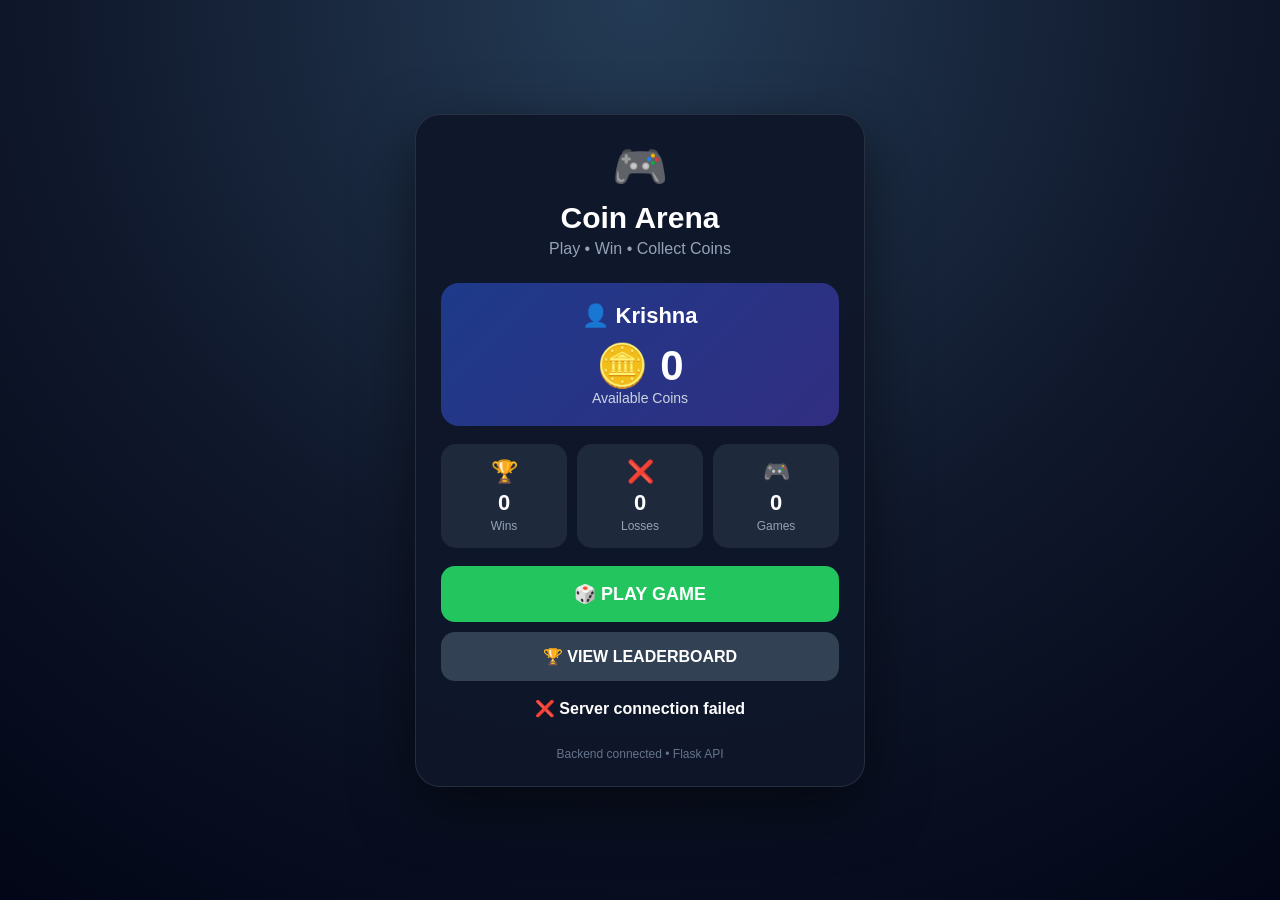
==== frontend/index.html @ c2324e2d "Complete White Jack virtual coin game" ====
<!DOCTYPE html>
<html lang="en">

<head>

<meta charset="UTF-8">

<meta name="viewport"
      content="width=device-width, initial-scale=1.0">

<title>Coin Arena</title>

<style>

* {
    box-sizing: border-box;
    margin: 0;
    padding: 0;
}

body {

    font-family: Arial, sans-serif;

    min-height: 100vh;

    background:
        radial-gradient(circle at top, #243b55, #0f172a 55%, #020617);

    color: white;

    display: flex;

    justify-content: center;

    align-items: center;

    padding: 20px;
}

.app {

    width: 450px;

    max-width: 100%;

    background: rgba(15, 23, 42, 0.95);

    border: 1px solid rgba(255,255,255,0.1);

    border-radius: 25px;

    padding: 25px;

    box-shadow: 0 20px 60px rgba(0,0,0,0.5);
}

.header {

    text-align: center;

    margin-bottom: 25px;
}

.logo {

    font-size: 45px;

    margin-bottom: 8px;
}

.title {

    font-size: 30px;

    font-weight: bold;
}

.subtitle {

    color: #94a3b8;

    margin-top: 5px;
}

.player-card {

    background: linear-gradient(
        135deg,
        #1e3a8a,
        #312e81
    );

    padding: 20px;

    border-radius: 18px;

    text-align: center;

    margin-bottom: 18px;
}

.player-name {

    font-size: 22px;

    font-weight: bold;
}

.coin-box {

    margin-top: 12px;

    font-size: 42px;

    font-weight: bold;
}

.coin-label {

    font-size: 14px;

    color: #cbd5e1;
}

.stats {

    display: grid;

    grid-template-columns: repeat(3, 1fr);

    gap: 10px;

    margin-bottom: 18px;
}

.stat {

    background: #1e293b;

    border-radius: 15px;

    padding: 15px 8px;

    text-align: center;
}

.stat-icon {

    font-size: 22px;
}

.stat-value {

    font-size: 22px;

    font-weight: bold;

    margin-top: 5px;
}

.stat-label {

    color: #94a3b8;

    font-size: 12px;

    margin-top: 3px;
}

.play-button {

    width: 100%;

    border: none;

    padding: 17px;

    border-radius: 14px;

    background: #22c55e;

    color: white;

    font-size: 18px;

    font-weight: bold;

    cursor: pointer;

    transition: 0.2s;
}

.play-button:hover {

    transform: translateY(-2px);

    background: #16a34a;
}

.play-button:disabled {

    opacity: 0.6;

    cursor: not-allowed;

    transform: none;
}

.leader-button {

    width: 100%;

    border: none;

    padding: 15px;

    margin-top: 10px;

    border-radius: 14px;

    background: #334155;

    color: white;

    font-size: 16px;

    font-weight: bold;

    cursor: pointer;
}

.message {

    text-align: center;

    min-height: 28px;

    margin: 18px 0;

    font-size: 16px;

    font-weight: bold;
}

.leaderboard {

    display: none;

    margin-top: 15px;
}

.leaderboard h2 {

    text-align: center;

    margin-bottom: 12px;
}

.rank {

    display: flex;

    justify-content: space-between;

    align-items: center;

    background: #1e293b;

    padding: 13px;

    border-radius: 10px;

    margin-top: 8px;
}

.rank-name {

    font-weight: bold;
}

.rank-coins {

    color: #facc15;

    font-weight: bold;
}

.refresh {

    text-align: center;

    color: #64748b;

    font-size: 12px;

    margin-top: 20px;
}

</style>

</head>


<body>


<div class="app">


    <div class="header">

        <div class="logo">🎮</div>

        <div class="title">
            Coin Arena
        </div>

        <div class="subtitle">
            Play • Win • Collect Coins
        </div>

    </div>


    <div class="player-card">

        <div class="player-name">

            👤 <span id="playerName">
                Krishna
            </span>

        </div>

        <div class="coin-box">

            🪙 <span id="coins">
                0
            </span>

        </div>

        <div class="coin-label">
            Available Coins
        </div>

    </div>


    <div class="stats">


        <div class="stat">

            <div class="stat-icon">
                🏆
            </div>

            <div class="stat-value"
                 id="wins">
                0
            </div>

            <div class="stat-label">
                Wins
            </div>

        </div>


        <div class="stat">

            <div class="stat-icon">
                ❌
            </div>

            <div class="stat-value"
                 id="losses">
                0
            </div>

            <div class="stat-label">
                Losses
            </div>

        </div>


        <div class="stat">

            <div class="stat-icon">
                🎮
            </div>

            <div class="stat-value"
                 id="games">
                0
            </div>

            <div class="stat-label">
                Games
            </div>

        </div>


    </div>


    <button
        class="play-button"
        id="playButton"
        onclick="playGame()">

        🎲 PLAY GAME

    </button>


    <button
        class="leader-button"
        onclick="showLeaderboard()">

        🏆 VIEW LEADERBOARD

    </button>


    <div
        class="message"
        id="message">

    </div>


    <div
        class="leaderboard"
        id="leaderboard">

    </div>


    <div class="refresh">

        Backend connected • Flask API

    </div>


</div>


<script>


const API =
    "http://127.0.0.1:5000";


const playerName =
    "Krishna";


async function loadPlayer() {


    try {


        const response =
            await fetch(
                `${API}/player/${playerName}`
            );


        const player =
            await response.json();


        if (player.error) {

            document.getElementById(
                "message"
            ).innerText =
                player.error;

            return;
        }


        document.getElementById(
            "playerName"
        ).innerText =
            player.name;


        document.getElementById(
            "coins"
        ).innerText =
            player.coins;


        document.getElementById(
            "wins"
        ).innerText =
            player.wins;


        document.getElementById(
            "losses"
        ).innerText =
            player.losses;


        document.getElementById(
            "games"
        ).innerText =
            player.games_played;


    }

    catch (error) {


        document.getElementById(
            "message"
        ).innerText =
            "❌ Server connection failed";


    }

}



async function playGame() {


    const button =
        document.getElementById(
            "playButton"
        );


    button.disabled = true;


    document.getElementById(
        "message"
    ).innerText =
        "🎲 Game in progress...";


    await new Promise(
        resolve =>
            setTimeout(resolve, 800)
    );


    const result =
        Math.random() < 0.5
            ? "win"
            : "loss";


    try {


        const response =
            await fetch(
                `${API}/game-result`,
                {

                    method: "POST",

                    headers: {

                        "Content-Type":
                            "application/json"

                    },

                    body: JSON.stringify({

                        name:
                            playerName,

                        result:
                            result

                    })

                }
            );


        const data =
            await response.json();


        if (data.error) {

            document.getElementById(
                "message"
            ).innerText =
                "❌ " + data.error;

            button.disabled = false;

            return;
        }


        if (result === "win") {


            document.getElementById(
                "message"
            ).innerText =
                "🏆 YOU WON! +100 COINS";


        } else {


            document.getElementById(
                "message"
            ).innerText =
                "❌ YOU LOST! -50 COINS";


        }


        await loadPlayer();


    }

    catch (error) {


        document.getElementById(
            "message"
        ).innerText =
            "❌ Server connection failed";


    }


    button.disabled = false;

}



async function showLeaderboard() {


    const box =
        document.getElementById(
            "leaderboard"
        );


    try {


        const response =
            await fetch(
                `${API}/leaderboard`
            );


        const players =
            await response.json();


        let html =
            "<h2>🏆 Leaderboard</h2>";


        players.forEach(
            (player, index) => {


                html += `

                    <div class="rank">

                        <div class="rank-name">

                            ${index + 1}.
                            ${player.name}

                        </div>

                        <div class="rank-coins">

                            🪙
                            ${player.coins}

                        </div>

                    </div>

                `;

            }
        );


        box.innerHTML =
            html;


        box.style.display =
            "block";


    }

    catch (error) {


        box.innerHTML =
            "<p>❌ Unable to load leaderboard</p>";

        box.style.display =
            "block";

    }

}


loadPlayer();


</script>


</body>

</html>
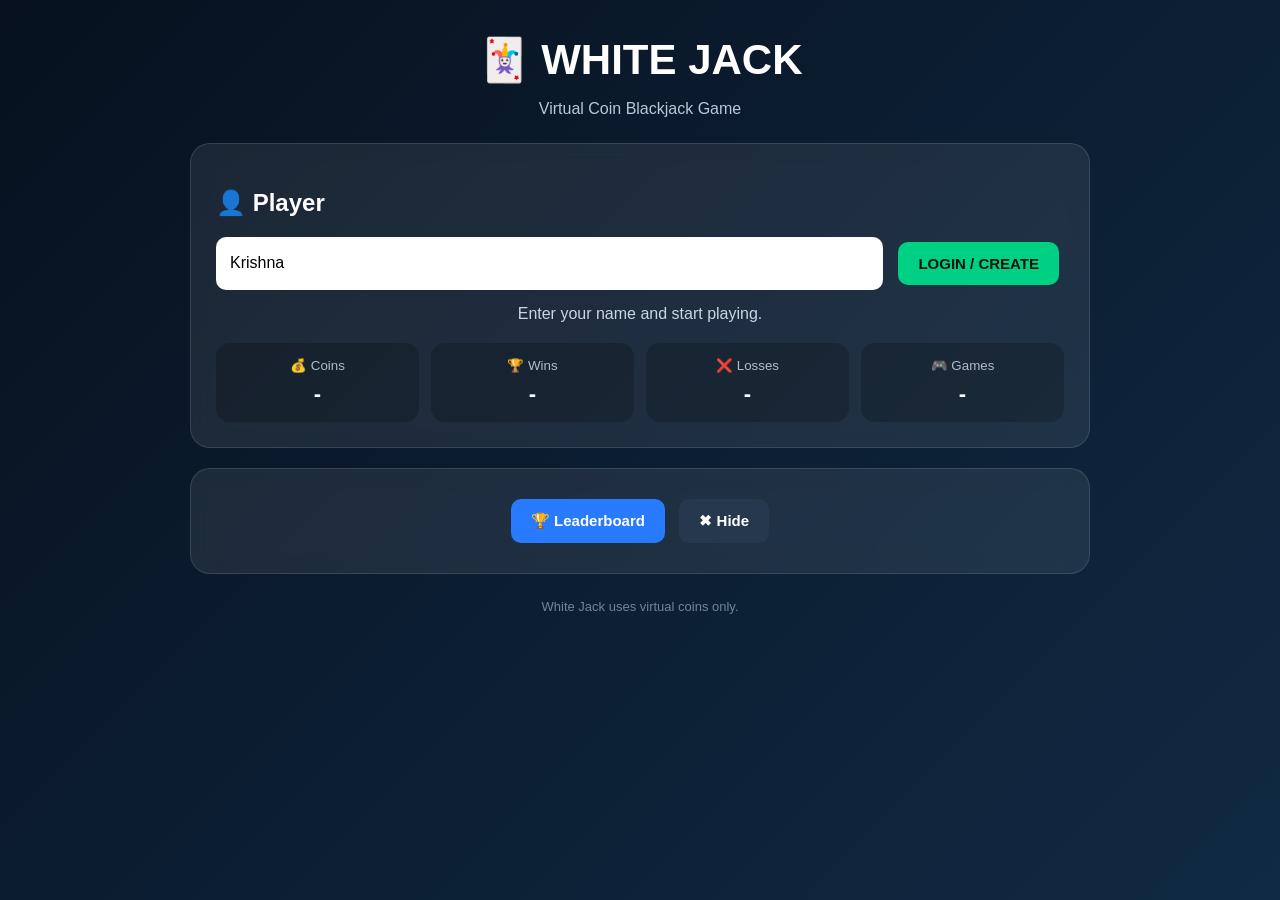
==== commit f95f7bc8: "Connect White Jack frontend and backend" ====
--- a/frontend/index.html
+++ b/frontend/index.html
@@ -2,747 +2,713 @@
 <html lang="en">
 
 <head>
-
-<meta charset="UTF-8">
-
-<meta name="viewport"
-      content="width=device-width, initial-scale=1.0">
-
-<title>Coin Arena</title>
-
-<style>
-
-* {
-    box-sizing: border-box;
-    margin: 0;
-    padding: 0;
-}
-
-body {
-
-    font-family: Arial, sans-serif;
-
-    min-height: 100vh;
-
-    background:
-        radial-gradient(circle at top, #243b55, #0f172a 55%, #020617);
-
-    color: white;
-
-    display: flex;
-
-    justify-content: center;
-
-    align-items: center;
-
-    padding: 20px;
-}
-
-.app {
-
-    width: 450px;
-
-    max-width: 100%;
-
-    background: rgba(15, 23, 42, 0.95);
-
-    border: 1px solid rgba(255,255,255,0.1);
-
-    border-radius: 25px;
-
-    padding: 25px;
-
-    box-shadow: 0 20px 60px rgba(0,0,0,0.5);
-}
-
-.header {
-
-    text-align: center;
-
-    margin-bottom: 25px;
-}
-
-.logo {
-
-    font-size: 45px;
-
-    margin-bottom: 8px;
-}
-
-.title {
-
-    font-size: 30px;
-
-    font-weight: bold;
-}
-
-.subtitle {
-
-    color: #94a3b8;
-
-    margin-top: 5px;
-}
-
-.player-card {
-
-    background: linear-gradient(
-        135deg,
-        #1e3a8a,
-        #312e81
-    );
-
-    padding: 20px;
-
-    border-radius: 18px;
-
-    text-align: center;
-
-    margin-bottom: 18px;
-}
-
-.player-name {
-
-    font-size: 22px;
-
-    font-weight: bold;
-}
-
-.coin-box {
-
-    margin-top: 12px;
-
-    font-size: 42px;
-
-    font-weight: bold;
-}
-
-.coin-label {
-
-    font-size: 14px;
-
-    color: #cbd5e1;
-}
-
-.stats {
-
-    display: grid;
-
-    grid-template-columns: repeat(3, 1fr);
-
-    gap: 10px;
-
-    margin-bottom: 18px;
-}
-
-.stat {
-
-    background: #1e293b;
-
-    border-radius: 15px;
-
-    padding: 15px 8px;
-
-    text-align: center;
-}
-
-.stat-icon {
-
-    font-size: 22px;
-}
-
-.stat-value {
-
-    font-size: 22px;
-
-    font-weight: bold;
-
-    margin-top: 5px;
-}
-
-.stat-label {
-
-    color: #94a3b8;
-
-    font-size: 12px;
-
-    margin-top: 3px;
-}
-
-.play-button {
-
-    width: 100%;
-
-    border: none;
-
-    padding: 17px;
-
-    border-radius: 14px;
-
-    background: #22c55e;
-
-    color: white;
-
-    font-size: 18px;
-
-    font-weight: bold;
-
-    cursor: pointer;
-
-    transition: 0.2s;
-}
-
-.play-button:hover {
-
-    transform: translateY(-2px);
-
-    background: #16a34a;
-}
-
-.play-button:disabled {
-
-    opacity: 0.6;
-
-    cursor: not-allowed;
-
-    transform: none;
-}
-
-.leader-button {
-
-    width: 100%;
-
-    border: none;
-
-    padding: 15px;
-
-    margin-top: 10px;
-
-    border-radius: 14px;
-
-    background: #334155;
-
-    color: white;
-
-    font-size: 16px;
-
-    font-weight: bold;
-
-    cursor: pointer;
-}
-
-.message {
-
-    text-align: center;
-
-    min-height: 28px;
-
-    margin: 18px 0;
-
-    font-size: 16px;
-
-    font-weight: bold;
-}
-
-.leaderboard {
-
-    display: none;
-
-    margin-top: 15px;
-}
-
-.leaderboard h2 {
-
-    text-align: center;
-
-    margin-bottom: 12px;
-}
-
-.rank {
-
-    display: flex;
-
-    justify-content: space-between;
-
-    align-items: center;
-
-    background: #1e293b;
-
-    padding: 13px;
-
-    border-radius: 10px;
-
-    margin-top: 8px;
-}
-
-.rank-name {
-
-    font-weight: bold;
-}
-
-.rank-coins {
-
-    color: #facc15;
-
-    font-weight: bold;
-}
-
-.refresh {
-
-    text-align: center;
-
-    color: #64748b;
-
-    font-size: 12px;
-
-    margin-top: 20px;
-}
-
-</style>
-
+    <meta charset="UTF-8">
+    <meta name="viewport" content="width=device-width, initial-scale=1.0">
+
+    <title>White Jack</title>
+
+    <style>
+        * {
+            box-sizing: border-box;
+        }
+
+        body {
+            margin: 0;
+            font-family: Arial, sans-serif;
+            background: linear-gradient(135deg, #07111f, #102a43);
+            color: white;
+            min-height: 100vh;
+        }
+
+        .container {
+            width: 92%;
+            max-width: 900px;
+            margin: auto;
+            padding: 25px 0 50px;
+        }
+
+        .header {
+            text-align: center;
+            margin-bottom: 25px;
+        }
+
+        .header h1 {
+            font-size: 42px;
+            margin: 10px 0;
+        }
+
+        .header p {
+            color: #b9c7d8;
+        }
+
+        .card {
+            background: rgba(255, 255, 255, 0.08);
+            border: 1px solid rgba(255, 255, 255, 0.12);
+            border-radius: 20px;
+            padding: 25px;
+            margin-bottom: 20px;
+            backdrop-filter: blur(10px);
+        }
+
+        .player-box {
+            display: flex;
+            gap: 10px;
+            flex-wrap: wrap;
+        }
+
+        input {
+            flex: 1;
+            min-width: 200px;
+            padding: 14px;
+            border: none;
+            border-radius: 10px;
+            font-size: 16px;
+        }
+
+        button {
+            border: none;
+            padding: 13px 20px;
+            border-radius: 10px;
+            cursor: pointer;
+            font-weight: bold;
+            font-size: 15px;
+            margin: 5px;
+        }
+
+        .primary {
+            background: #00d084;
+            color: #04130d;
+        }
+
+        .secondary {
+            background: #287bff;
+            color: white;
+        }
+
+        .danger {
+            background: #ff4d5a;
+            color: white;
+        }
+
+        .dark {
+            background: #26384d;
+            color: white;
+        }
+
+        button:disabled {
+            opacity: 0.45;
+            cursor: not-allowed;
+        }
+
+        .stats {
+            display: grid;
+            grid-template-columns: repeat(4, 1fr);
+            gap: 12px;
+            margin-top: 20px;
+        }
+
+        .stat {
+            background: rgba(0, 0, 0, 0.2);
+            border-radius: 14px;
+            padding: 15px;
+            text-align: center;
+        }
+
+        .stat small {
+            display: block;
+            color: #aebdce;
+            margin-bottom: 8px;
+        }
+
+        .stat strong {
+            font-size: 22px;
+        }
+
+        .game-area {
+            display: none;
+        }
+
+        .game-title {
+            text-align: center;
+            font-size: 28px;
+            margin-bottom: 20px;
+        }
+
+        .hand {
+            margin: 20px 0;
+        }
+
+        .hand h3 {
+            margin-bottom: 12px;
+        }
+
+        .cards {
+            display: flex;
+            gap: 10px;
+            flex-wrap: wrap;
+        }
+
+        .playing-card {
+            width: 70px;
+            height: 95px;
+            background: white;
+            color: #111;
+            border-radius: 10px;
+            display: flex;
+            align-items: center;
+            justify-content: center;
+            font-size: 25px;
+            font-weight: bold;
+            box-shadow: 0 5px 15px rgba(0, 0, 0, 0.3);
+        }
+
+        .total {
+            margin-top: 10px;
+            font-size: 18px;
+            color: #b9c7d8;
+        }
+
+        .result {
+            text-align: center;
+            font-size: 28px;
+            font-weight: bold;
+            margin: 20px 0;
+            min-height: 35px;
+        }
+
+        .actions {
+            text-align: center;
+            margin-top: 20px;
+        }
+
+        .message {
+            text-align: center;
+            margin: 15px 0;
+            color: #c9d6e5;
+        }
+
+        .leaderboard {
+            display: none;
+        }
+
+        .leader-row {
+            display: grid;
+            grid-template-columns: 50px 1fr 100px 80px;
+            padding: 12px;
+            border-bottom: 1px solid rgba(255, 255, 255, 0.1);
+        }
+
+        .footer {
+            text-align: center;
+            color: #71849a;
+            margin-top: 25px;
+            font-size: 13px;
+        }
+
+        @media (max-width: 650px) {
+            .stats {
+                grid-template-columns: repeat(2, 1fr);
+            }
+
+            .header h1 {
+                font-size: 34px;
+            }
+
+            .leader-row {
+                grid-template-columns: 40px 1fr 80px;
+            }
+
+            .leader-row span:last-child {
+                display: none;
+            }
+        }
+    </style>
 </head>
 
-
 <body>
 
-
-<div class="app">
-
-
-    <div class="header">
-
-        <div class="logo">🎮</div>
-
-        <div class="title">
-            Coin Arena
+    <div class="container">
+
+        <div class="header">
+            <h1>🃏 WHITE JACK</h1>
+            <p>Virtual Coin Blackjack Game</p>
         </div>
 
-        <div class="subtitle">
-            Play • Win • Collect Coins
+
+        <!-- PLAYER -->
+        <div class="card">
+
+            <h2>👤 Player</h2>
+
+            <div class="player-box">
+
+                <input type="text" id="playerName" placeholder="Enter your name" value="Krishna">
+
+                <button class="primary" onclick="loginPlayer()">
+                    LOGIN / CREATE
+                </button>
+
+            </div>
+
+            <div class="message" id="playerMessage">
+                Enter your name and start playing.
+            </div>
+
+            <div class="stats">
+
+                <div class="stat">
+                    <small>💰 Coins</small>
+                    <strong id="coins">-</strong>
+                </div>
+
+                <div class="stat">
+                    <small>🏆 Wins</small>
+                    <strong id="wins">-</strong>
+                </div>
+
+                <div class="stat">
+                    <small>❌ Losses</small>
+                    <strong id="losses">-</strong>
+                </div>
+
+                <div class="stat">
+                    <small>🎮 Games</small>
+                    <strong id="games">-</strong>
+                </div>
+
+            </div>
+
         </div>
 
+
+        <!-- GAME -->
+        <div class="card game-area" id="gameArea">
+
+            <div class="game-title">
+                🃏 White Jack Table
+            </div>
+
+
+            <!-- DEALER -->
+
+            <div class="hand">
+
+                <h3>🤵 Dealer</h3>
+
+                <div class="cards" id="dealerCards"></div>
+
+                <div class="total">
+                    Dealer Total:
+                    <strong id="dealerTotal">-</strong>
+                </div>
+
+            </div>
+
+
+            <!-- PLAYER -->
+
+            <div class="hand">
+
+                <h3>👤 You</h3>
+
+                <div class="cards" id="playerCards"></div>
+
+                <div class="total">
+                    Your Total:
+                    <strong id="playerTotal">-</strong>
+                </div>
+
+            </div>
+
+
+            <div class="result" id="result"></div>
+
+
+            <div class="actions">
+
+                <button class="primary" id="playButton" onclick="playGame()">
+                    🎴 PLAY WHITE JACK
+                </button>
+
+            </div>
+
+        </div>
+
+
+        <!-- LEADERBOARD -->
+
+        <div class="card leaderboard" id="leaderboardArea">
+
+            <h2>🏆 Leaderboard</h2>
+
+            <div class="leader-row">
+                <strong>#</strong>
+                <strong>Player</strong>
+                <strong>Coins</strong>
+                <strong>Wins</strong>
+            </div>
+
+            <div id="leaderboardList"></div>
+
+        </div>
+
+
+        <div class="card">
+
+            <div style="text-align:center">
+
+                <button class="secondary" onclick="showLeaderboard()">
+                    🏆 Leaderboard
+                </button>
+
+                <button class="dark" onclick="hideLeaderboard()">
+                    ✖ Hide
+                </button>
+
+            </div>
+
+        </div>
+
+
+        <div class="footer">
+            White Jack uses virtual coins only.
+        </div>
+
     </div>
 
 
-    <div class="player-card">
-
-        <div class="player-name">
-
-            👤 <span id="playerName">
-                Krishna
-            </span>
-
-        </div>
-
-        <div class="coin-box">
-
-            🪙 <span id="coins">
-                0
-            </span>
-
-        </div>
-
-        <div class="coin-label">
-            Available Coins
-        </div>
-
-    </div>
-
-
-    <div class="stats">
-
-
-        <div class="stat">
-
-            <div class="stat-icon">
-                🏆
-            </div>
-
-            <div class="stat-value"
-                 id="wins">
-                0
-            </div>
-
-            <div class="stat-label">
-                Wins
-            </div>
-
-        </div>
-
-
-        <div class="stat">
-
-            <div class="stat-icon">
-                ❌
-            </div>
-
-            <div class="stat-value"
-                 id="losses">
-                0
-            </div>
-
-            <div class="stat-label">
-                Losses
-            </div>
-
-        </div>
-
-
-        <div class="stat">
-
-            <div class="stat-icon">
-                🎮
-            </div>
-
-            <div class="stat-value"
-                 id="games">
-                0
-            </div>
-
-            <div class="stat-label">
-                Games
-            </div>
-
-        </div>
-
-
-    </div>
-
-
-    <button
-        class="play-button"
-        id="playButton"
-        onclick="playGame()">
-
-        🎲 PLAY GAME
-
-    </button>
-
-
-    <button
-        class="leader-button"
-        onclick="showLeaderboard()">
-
-        🏆 VIEW LEADERBOARD
-
-    </button>
-
-
-    <div
-        class="message"
-        id="message">
-
-    </div>
-
-
-    <div
-        class="leaderboard"
-        id="leaderboard">
-
-    </div>
-
-
-    <div class="refresh">
-
-        Backend connected • Flask API
-
-    </div>
-
-
-</div>
-
-
-<script>
-
-
-const API =
-    "http://127.0.0.1:5000";
-
-
-const playerName =
-    "Krishna";
-
-
-async function loadPlayer() {
-
-
-    try {
-
-
-        const response =
-            await fetch(
-                `${API}/player/${playerName}`
-            );
-
-
-        const player =
-            await response.json();
-
-
-        if (player.error) {
+    <script>
+
+        // IMPORTANT:
+        // Same server will be used locally and on Render.
+        const API = window.location.origin;
+
+        let currentPlayer = "";
+
+
+        // =========================
+        // LOGIN / CREATE PLAYER
+        // =========================
+
+        async function loginPlayer() {
+
+            const nameInput = document.getElementById("playerName");
+
+            const name = nameInput.value.trim();
+
+            if (!name) {
+
+                alert("Please enter your name.");
+
+                return;
+            }
+
+            try {
+
+                const response = await fetch(API + "/player", {
+
+                    method: "POST",
+
+                    headers: {
+                        "Content-Type": "application/json"
+                    },
+
+                    body: JSON.stringify({
+                        name: name
+                    })
+
+                });
+
+
+                const data = await response.json();
+
+
+                if (!response.ok) {
+
+                    alert(data.error || "Unable to create player.");
+
+                    return;
+                }
+
+
+                currentPlayer = data.name;
+
+
+                updateStats(data);
+
+
+                document.getElementById("gameArea").style.display = "block";
+
+
+                document.getElementById("playerMessage").innerText =
+                    "Welcome " + currentPlayer + "! Ready to play.";
+
+
+                document.getElementById("result").innerText = "";
+
+
+            } catch (error) {
+
+                console.error(error);
+
+                alert(
+                    "Server connection failed.\n\n" +
+                    "Make sure Flask server is running."
+                );
+            }
+        }
+
+
+        // =========================
+        // UPDATE PLAYER STATS
+        // =========================
+
+        function updateStats(data) {
+
+            document.getElementById("coins").innerText =
+                data.coins ?? "-";
+
+            document.getElementById("wins").innerText =
+                data.wins ?? "-";
+
+            document.getElementById("losses").innerText =
+                data.losses ?? "-";
+
+            document.getElementById("games").innerText =
+                data.games_played ?? "-";
+        }
+
+
+        // =========================
+        // PLAY WHITE JACK
+        // =========================
+
+        async function playGame() {
+
+            if (!currentPlayer) {
+
+                alert("Please login first.");
+
+                return;
+            }
+
+
+            const button = document.getElementById("playButton");
+
+            button.disabled = true;
+
+            button.innerText = "🎴 DEALING...";
+
+
+            try {
+
+                const response = await fetch(API + "/blackjack", {
+
+                    method: "POST",
+
+                    headers: {
+                        "Content-Type": "application/json"
+                    },
+
+                    body: JSON.stringify({
+                        name: currentPlayer
+                    })
+
+                });
+
+
+                const data = await response.json();
+
+
+                if (!response.ok) {
+
+                    alert(data.error || "Game error.");
+
+                    return;
+                }
+
+
+                displayCards(
+                    "playerCards",
+                    data.player_cards
+                );
+
+
+                displayCards(
+                    "dealerCards",
+                    data.dealer_cards
+                );
+
+
+                document.getElementById("playerTotal").innerText =
+                    data.player_total;
+
+
+                document.getElementById("dealerTotal").innerText =
+                    data.dealer_total;
+
+
+                document.getElementById("result").innerText =
+                    data.message;
+
+
+                document.getElementById("playerMessage").innerText =
+                    "Game completed!";
+
+
+                updateStats(data);
+
+
+            } catch (error) {
+
+                console.error(error);
+
+                alert(
+                    "Unable to connect to White Jack server."
+                );
+
+            } finally {
+
+                button.disabled = false;
+
+                button.innerText = "🎴 PLAY WHITE JACK";
+            }
+        }
+
+
+        // =========================
+        // DISPLAY CARDS
+        // =========================
+
+        function displayCards(elementId, cards) {
+
+            const container =
+                document.getElementById(elementId);
+
+
+            container.innerHTML = "";
+
+
+            cards.forEach(function (card) {
+
+                const cardElement =
+                    document.createElement("div");
+
+
+                cardElement.className =
+                    "playing-card";
+
+
+                cardElement.innerText = card;
+
+
+                container.appendChild(cardElement);
+
+            });
+        }
+
+
+        // =========================
+        // LEADERBOARD
+        // =========================
+
+        async function showLeaderboard() {
+
+            try {
+
+                const response =
+                    await fetch(API + "/leaderboard");
+
+
+                const data =
+                    await response.json();
+
+
+                const list =
+                    document.getElementById("leaderboardList");
+
+
+                list.innerHTML = "";
+
+
+                if (data.length === 0) {
+
+                    list.innerHTML =
+                        "<p>No players yet.</p>";
+
+                } else {
+
+                    data.forEach(function (player, index) {
+
+                        const row =
+                            document.createElement("div");
+
+
+                        row.className =
+                            "leader-row";
+
+
+                        row.innerHTML = `
+
+                        <span>${index + 1}</span>
+
+                        <span>${escapeHtml(player.name)}</span>
+
+                        <span>💰 ${player.coins}</span>
+
+                        <span>${player.wins}</span>
+
+                    `;
+
+
+                        list.appendChild(row);
+
+                    });
+                }
+
+
+                document.getElementById(
+                    "leaderboardArea"
+                ).style.display = "block";
+
+
+            } catch (error) {
+
+                console.error(error);
+
+                alert("Unable to load leaderboard.");
+            }
+        }
+
+
+        // =========================
+        // HIDE LEADERBOARD
+        // =========================
+
+        function hideLeaderboard() {
 
             document.getElementById(
-                "message"
-            ).innerText =
-                player.error;
-
-            return;
-        }
-
-
-        document.getElementById(
-            "playerName"
-        ).innerText =
-            player.name;
-
-
-        document.getElementById(
-            "coins"
-        ).innerText =
-            player.coins;
-
-
-        document.getElementById(
-            "wins"
-        ).innerText =
-            player.wins;
-
-
-        document.getElementById(
-            "losses"
-        ).innerText =
-            player.losses;
-
-
-        document.getElementById(
-            "games"
-        ).innerText =
-            player.games_played;
-
-
-    }
-
-    catch (error) {
-
-
-        document.getElementById(
-            "message"
-        ).innerText =
-            "❌ Server connection failed";
-
-
-    }
-
-}
-
-
-
-async function playGame() {
-
-
-    const button =
-        document.getElementById(
-            "playButton"
-        );
-
-
-    button.disabled = true;
-
-
-    document.getElementById(
-        "message"
-    ).innerText =
-        "🎲 Game in progress...";
-
-
-    await new Promise(
-        resolve =>
-            setTimeout(resolve, 800)
-    );
-
-
-    const result =
-        Math.random() < 0.5
-            ? "win"
-            : "loss";
-
-
-    try {
-
-
-        const response =
-            await fetch(
-                `${API}/game-result`,
-                {
-
-                    method: "POST",
-
-                    headers: {
-
-                        "Content-Type":
-                            "application/json"
-
-                    },
-
-                    body: JSON.stringify({
-
-                        name:
-                            playerName,
-
-                        result:
-                            result
-
-                    })
-
-                }
-            );
-
-
-        const data =
-            await response.json();
-
-
-        if (data.error) {
-
-            document.getElementById(
-                "message"
-            ).innerText =
-                "❌ " + data.error;
-
-            button.disabled = false;
-
-            return;
-        }
-
-
-        if (result === "win") {
-
-
-            document.getElementById(
-                "message"
-            ).innerText =
-                "🏆 YOU WON! +100 COINS";
-
-
-        } else {
-
-
-            document.getElementById(
-                "message"
-            ).innerText =
-                "❌ YOU LOST! -50 COINS";
-
-
-        }
-
-
-        await loadPlayer();
-
-
-    }
-
-    catch (error) {
-
-
-        document.getElementById(
-            "message"
-        ).innerText =
-            "❌ Server connection failed";
-
-
-    }
-
-
-    button.disabled = false;
-
-}
-
-
-
-async function showLeaderboard() {
-
-
-    const box =
-        document.getElementById(
-            "leaderboard"
-        );
-
-
-    try {
-
-
-        const response =
-            await fetch(
-                `${API}/leaderboard`
-            );
-
-
-        const players =
-            await response.json();
-
-
-        let html =
-            "<h2>🏆 Leaderboard</h2>";
-
-
-        players.forEach(
-            (player, index) => {
-
-
-                html += `
-
-                    <div class="rank">
-
-                        <div class="rank-name">
-
-                            ${index + 1}.
-                            ${player.name}
-
-                        </div>
-
-                        <div class="rank-coins">
-
-                            🪙
-                            ${player.coins}
-
-                        </div>
-
-                    </div>
-
-                `;
-
-            }
-        );
-
-
-        box.innerHTML =
-            html;
-
-
-        box.style.display =
-            "block";
-
-
-    }
-
-    catch (error) {
-
-
-        box.innerHTML =
-            "<p>❌ Unable to load leaderboard</p>";
-
-        box.style.display =
-            "block";
-
-    }
-
-}
-
-
-loadPlayer();
-
-
-</script>
-
+                "leaderboardArea"
+            ).style.display = "none";
+        }
+
+
+        // =========================
+        // SECURITY HELPER
+        // =========================
+
+        function escapeHtml(text) {
+
+            const div =
+                document.createElement("div");
+
+            div.innerText = text;
+
+            return div.innerHTML;
+        }
+
+
+    </script>
 
 </body>
 
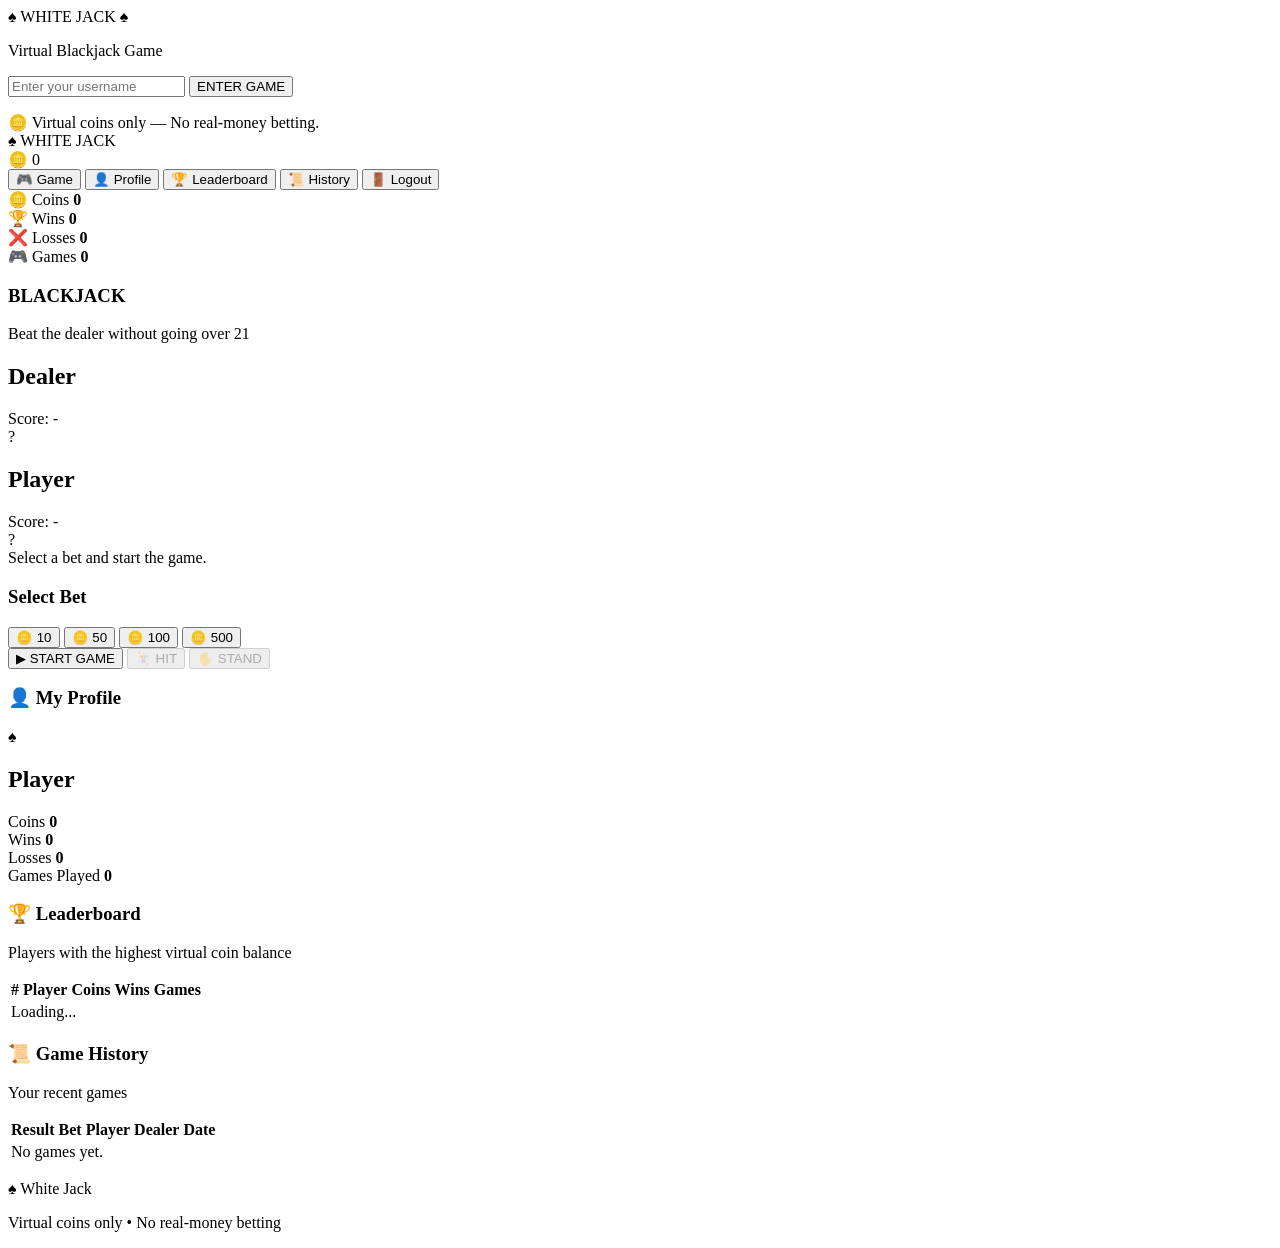
==== commit b9422946: "Rebuild White Jack with frontend backend architecture" ====
--- a/frontend/index.html
+++ b/frontend/index.html
@@ -1,715 +1,382 @@
 <!DOCTYPE html>
 <html lang="en">
-
 <head>
     <meta charset="UTF-8">
     <meta name="viewport" content="width=device-width, initial-scale=1.0">
 
     <title>White Jack</title>
 
-    <style>
-        * {
-            box-sizing: border-box;
-        }
-
-        body {
-            margin: 0;
-            font-family: Arial, sans-serif;
-            background: linear-gradient(135deg, #07111f, #102a43);
-            color: white;
-            min-height: 100vh;
-        }
-
-        .container {
-            width: 92%;
-            max-width: 900px;
-            margin: auto;
-            padding: 25px 0 50px;
-        }
-
-        .header {
-            text-align: center;
-            margin-bottom: 25px;
-        }
-
-        .header h1 {
-            font-size: 42px;
-            margin: 10px 0;
-        }
-
-        .header p {
-            color: #b9c7d8;
-        }
-
-        .card {
-            background: rgba(255, 255, 255, 0.08);
-            border: 1px solid rgba(255, 255, 255, 0.12);
-            border-radius: 20px;
-            padding: 25px;
-            margin-bottom: 20px;
-            backdrop-filter: blur(10px);
-        }
-
-        .player-box {
-            display: flex;
-            gap: 10px;
-            flex-wrap: wrap;
-        }
-
-        input {
-            flex: 1;
-            min-width: 200px;
-            padding: 14px;
-            border: none;
-            border-radius: 10px;
-            font-size: 16px;
-        }
-
-        button {
-            border: none;
-            padding: 13px 20px;
-            border-radius: 10px;
-            cursor: pointer;
-            font-weight: bold;
-            font-size: 15px;
-            margin: 5px;
-        }
-
-        .primary {
-            background: #00d084;
-            color: #04130d;
-        }
-
-        .secondary {
-            background: #287bff;
-            color: white;
-        }
-
-        .danger {
-            background: #ff4d5a;
-            color: white;
-        }
-
-        .dark {
-            background: #26384d;
-            color: white;
-        }
-
-        button:disabled {
-            opacity: 0.45;
-            cursor: not-allowed;
-        }
-
-        .stats {
-            display: grid;
-            grid-template-columns: repeat(4, 1fr);
-            gap: 12px;
-            margin-top: 20px;
-        }
-
-        .stat {
-            background: rgba(0, 0, 0, 0.2);
-            border-radius: 14px;
-            padding: 15px;
-            text-align: center;
-        }
-
-        .stat small {
-            display: block;
-            color: #aebdce;
-            margin-bottom: 8px;
-        }
-
-        .stat strong {
-            font-size: 22px;
-        }
-
-        .game-area {
-            display: none;
-        }
-
-        .game-title {
-            text-align: center;
-            font-size: 28px;
-            margin-bottom: 20px;
-        }
-
-        .hand {
-            margin: 20px 0;
-        }
-
-        .hand h3 {
-            margin-bottom: 12px;
-        }
-
-        .cards {
-            display: flex;
-            gap: 10px;
-            flex-wrap: wrap;
-        }
-
-        .playing-card {
-            width: 70px;
-            height: 95px;
-            background: white;
-            color: #111;
-            border-radius: 10px;
-            display: flex;
-            align-items: center;
-            justify-content: center;
-            font-size: 25px;
-            font-weight: bold;
-            box-shadow: 0 5px 15px rgba(0, 0, 0, 0.3);
-        }
-
-        .total {
-            margin-top: 10px;
-            font-size: 18px;
-            color: #b9c7d8;
-        }
-
-        .result {
-            text-align: center;
-            font-size: 28px;
-            font-weight: bold;
-            margin: 20px 0;
-            min-height: 35px;
-        }
-
-        .actions {
-            text-align: center;
-            margin-top: 20px;
-        }
-
-        .message {
-            text-align: center;
-            margin: 15px 0;
-            color: #c9d6e5;
-        }
-
-        .leaderboard {
-            display: none;
-        }
-
-        .leader-row {
-            display: grid;
-            grid-template-columns: 50px 1fr 100px 80px;
-            padding: 12px;
-            border-bottom: 1px solid rgba(255, 255, 255, 0.1);
-        }
-
-        .footer {
-            text-align: center;
-            color: #71849a;
-            margin-top: 25px;
-            font-size: 13px;
-        }
-
-        @media (max-width: 650px) {
-            .stats {
-                grid-template-columns: repeat(2, 1fr);
-            }
-
-            .header h1 {
-                font-size: 34px;
-            }
-
-            .leader-row {
-                grid-template-columns: 40px 1fr 80px;
-            }
-
-            .leader-row span:last-child {
-                display: none;
-            }
-        }
-    </style>
+    <link rel="stylesheet" href="/css/style.css">
 </head>
 
 <body>
 
-    <div class="container">
-
-        <div class="header">
-            <h1>🃏 WHITE JACK</h1>
-            <p>Virtual Coin Blackjack Game</p>
+    <!-- ================= LOGIN SCREEN ================= -->
+    <section id="loginScreen" class="screen login-screen">
+
+        <div class="login-card">
+
+            <div class="logo">
+                <span>♠</span>
+                WHITE JACK
+                <span>♠</span>
+            </div>
+
+            <p class="subtitle">
+                Virtual Blackjack Game
+            </p>
+
+            <input
+                type="text"
+                id="usernameInput"
+                placeholder="Enter your username"
+                maxlength="30"
+                autocomplete="off"
+            >
+
+            <button id="loginButton" class="primary-btn">
+                ENTER GAME
+            </button>
+
+            <p id="loginMessage" class="message"></p>
+
+            <div class="virtual-note">
+                🪙 Virtual coins only — No real-money betting.
+            </div>
+
         </div>
 
-
-        <!-- PLAYER -->
-        <div class="card">
-
-            <h2>👤 Player</h2>
-
-            <div class="player-box">
-
-                <input type="text" id="playerName" placeholder="Enter your name" value="Krishna">
-
-                <button class="primary" onclick="loginPlayer()">
-                    LOGIN / CREATE
-                </button>
-
-            </div>
-
-            <div class="message" id="playerMessage">
-                Enter your name and start playing.
-            </div>
-
-            <div class="stats">
-
-                <div class="stat">
-                    <small>💰 Coins</small>
-                    <strong id="coins">-</strong>
-                </div>
-
-                <div class="stat">
-                    <small>🏆 Wins</small>
-                    <strong id="wins">-</strong>
-                </div>
-
-                <div class="stat">
-                    <small>❌ Losses</small>
-                    <strong id="losses">-</strong>
-                </div>
-
-                <div class="stat">
-                    <small>🎮 Games</small>
-                    <strong id="games">-</strong>
-                </div>
-
-            </div>
-
-        </div>
-
-
-        <!-- GAME -->
-        <div class="card game-area" id="gameArea">
-
-            <div class="game-title">
-                🃏 White Jack Table
-            </div>
-
-
-            <!-- DEALER -->
-
-            <div class="hand">
-
-                <h3>🤵 Dealer</h3>
-
-                <div class="cards" id="dealerCards"></div>
-
-                <div class="total">
-                    Dealer Total:
-                    <strong id="dealerTotal">-</strong>
-                </div>
-
-            </div>
-
-
-            <!-- PLAYER -->
-
-            <div class="hand">
-
-                <h3>👤 You</h3>
-
-                <div class="cards" id="playerCards"></div>
-
-                <div class="total">
-                    Your Total:
-                    <strong id="playerTotal">-</strong>
-                </div>
-
-            </div>
-
-
-            <div class="result" id="result"></div>
-
-
-            <div class="actions">
-
-                <button class="primary" id="playButton" onclick="playGame()">
-                    🎴 PLAY WHITE JACK
-                </button>
-
-            </div>
-
-        </div>
-
-
-        <!-- LEADERBOARD -->
-
-        <div class="card leaderboard" id="leaderboardArea">
-
-            <h2>🏆 Leaderboard</h2>
-
-            <div class="leader-row">
-                <strong>#</strong>
-                <strong>Player</strong>
-                <strong>Coins</strong>
-                <strong>Wins</strong>
-            </div>
-
-            <div id="leaderboardList"></div>
-
-        </div>
-
-
-        <div class="card">
-
-            <div style="text-align:center">
-
-                <button class="secondary" onclick="showLeaderboard()">
-                    🏆 Leaderboard
-                </button>
-
-                <button class="dark" onclick="hideLeaderboard()">
-                    ✖ Hide
-                </button>
-
-            </div>
-
-        </div>
-
-
-        <div class="footer">
-            White Jack uses virtual coins only.
-        </div>
-
-    </div>
-
-
-    <script>
-
-        // IMPORTANT:
-        // Same server will be used locally and on Render.
-        const API = window.location.origin;
-
-        let currentPlayer = "";
-
-
-        // =========================
-        // LOGIN / CREATE PLAYER
-        // =========================
-
-        async function loginPlayer() {
-
-            const nameInput = document.getElementById("playerName");
-
-            const name = nameInput.value.trim();
-
-            if (!name) {
-
-                alert("Please enter your name.");
-
-                return;
-            }
-
-            try {
-
-                const response = await fetch(API + "/player", {
-
-                    method: "POST",
-
-                    headers: {
-                        "Content-Type": "application/json"
-                    },
-
-                    body: JSON.stringify({
-                        name: name
-                    })
-
-                });
-
-
-                const data = await response.json();
-
-
-                if (!response.ok) {
-
-                    alert(data.error || "Unable to create player.");
-
-                    return;
-                }
-
-
-                currentPlayer = data.name;
-
-
-                updateStats(data);
-
-
-                document.getElementById("gameArea").style.display = "block";
-
-
-                document.getElementById("playerMessage").innerText =
-                    "Welcome " + currentPlayer + "! Ready to play.";
-
-
-                document.getElementById("result").innerText = "";
-
-
-            } catch (error) {
-
-                console.error(error);
-
-                alert(
-                    "Server connection failed.\n\n" +
-                    "Make sure Flask server is running."
-                );
-            }
-        }
-
-
-        // =========================
-        // UPDATE PLAYER STATS
-        // =========================
-
-        function updateStats(data) {
-
-            document.getElementById("coins").innerText =
-                data.coins ?? "-";
-
-            document.getElementById("wins").innerText =
-                data.wins ?? "-";
-
-            document.getElementById("losses").innerText =
-                data.losses ?? "-";
-
-            document.getElementById("games").innerText =
-                data.games_played ?? "-";
-        }
-
-
-        // =========================
-        // PLAY WHITE JACK
-        // =========================
-
-        async function playGame() {
-
-            if (!currentPlayer) {
-
-                alert("Please login first.");
-
-                return;
-            }
-
-
-            const button = document.getElementById("playButton");
-
-            button.disabled = true;
-
-            button.innerText = "🎴 DEALING...";
-
-
-            try {
-
-                const response = await fetch(API + "/blackjack", {
-
-                    method: "POST",
-
-                    headers: {
-                        "Content-Type": "application/json"
-                    },
-
-                    body: JSON.stringify({
-                        name: currentPlayer
-                    })
-
-                });
-
-
-                const data = await response.json();
-
-
-                if (!response.ok) {
-
-                    alert(data.error || "Game error.");
-
-                    return;
-                }
-
-
-                displayCards(
-                    "playerCards",
-                    data.player_cards
-                );
-
-
-                displayCards(
-                    "dealerCards",
-                    data.dealer_cards
-                );
-
-
-                document.getElementById("playerTotal").innerText =
-                    data.player_total;
-
-
-                document.getElementById("dealerTotal").innerText =
-                    data.dealer_total;
-
-
-                document.getElementById("result").innerText =
-                    data.message;
-
-
-                document.getElementById("playerMessage").innerText =
-                    "Game completed!";
-
-
-                updateStats(data);
-
-
-            } catch (error) {
-
-                console.error(error);
-
-                alert(
-                    "Unable to connect to White Jack server."
-                );
-
-            } finally {
-
-                button.disabled = false;
-
-                button.innerText = "🎴 PLAY WHITE JACK";
-            }
-        }
-
-
-        // =========================
-        // DISPLAY CARDS
-        // =========================
-
-        function displayCards(elementId, cards) {
-
-            const container =
-                document.getElementById(elementId);
-
-
-            container.innerHTML = "";
-
-
-            cards.forEach(function (card) {
-
-                const cardElement =
-                    document.createElement("div");
-
-
-                cardElement.className =
-                    "playing-card";
-
-
-                cardElement.innerText = card;
-
-
-                container.appendChild(cardElement);
-
-            });
-        }
-
-
-        // =========================
-        // LEADERBOARD
-        // =========================
-
-        async function showLeaderboard() {
-
-            try {
-
-                const response =
-                    await fetch(API + "/leaderboard");
-
-
-                const data =
-                    await response.json();
-
-
-                const list =
-                    document.getElementById("leaderboardList");
-
-
-                list.innerHTML = "";
-
-
-                if (data.length === 0) {
-
-                    list.innerHTML =
-                        "<p>No players yet.</p>";
-
-                } else {
-
-                    data.forEach(function (player, index) {
-
-                        const row =
-                            document.createElement("div");
-
-
-                        row.className =
-                            "leader-row";
-
-
-                        row.innerHTML = `
-
-                        <span>${index + 1}</span>
-
-                        <span>${escapeHtml(player.name)}</span>
-
-                        <span>💰 ${player.coins}</span>
-
-                        <span>${player.wins}</span>
-
-                    `;
-
-
-                        list.appendChild(row);
-
-                    });
-                }
-
-
-                document.getElementById(
-                    "leaderboardArea"
-                ).style.display = "block";
-
-
-            } catch (error) {
-
-                console.error(error);
-
-                alert("Unable to load leaderboard.");
-            }
-        }
-
-
-        // =========================
-        // HIDE LEADERBOARD
-        // =========================
-
-        function hideLeaderboard() {
-
-            document.getElementById(
-                "leaderboardArea"
-            ).style.display = "none";
-        }
-
-
-        // =========================
-        // SECURITY HELPER
-        // =========================
-
-        function escapeHtml(text) {
-
-            const div =
-                document.createElement("div");
-
-            div.innerText = text;
-
-            return div.innerHTML;
-        }
-
-
-    </script>
+    </section>
+
+
+    <!-- ================= MAIN GAME SCREEN ================= -->
+    <section id="gameScreen" class="screen hidden">
+
+        <!-- HEADER -->
+        <header class="top-header">
+
+            <div class="brand">
+                ♠ WHITE JACK
+            </div>
+
+            <div class="coin-display">
+                🪙 <span id="topCoins">0</span>
+            </div>
+
+        </header>
+
+
+        <!-- NAVIGATION -->
+        <nav class="navigation">
+
+            <button class="nav-btn active" data-page="gamePage">
+                🎮 Game
+            </button>
+
+            <button class="nav-btn" data-page="profilePage">
+                👤 Profile
+            </button>
+
+            <button class="nav-btn" data-page="leaderboardPage">
+                🏆 Leaderboard
+            </button>
+
+            <button class="nav-btn" data-page="historyPage">
+                📜 History
+            </button>
+
+            <button id="logoutButton" class="nav-btn logout-btn">
+                🚪 Logout
+            </button>
+
+        </nav>
+
+
+        <!-- ================= GAME PAGE ================= -->
+        <main id="gamePage" class="page">
+
+            <!-- PLAYER STATS -->
+            <div class="stats-grid">
+
+                <div class="stat-card">
+                    <span>🪙 Coins</span>
+                    <strong id="coins">0</strong>
+                </div>
+
+                <div class="stat-card">
+                    <span>🏆 Wins</span>
+                    <strong id="wins">0</strong>
+                </div>
+
+                <div class="stat-card">
+                    <span>❌ Losses</span>
+                    <strong id="losses">0</strong>
+                </div>
+
+                <div class="stat-card">
+                    <span>🎮 Games</span>
+                    <strong id="games">0</strong>
+                </div>
+
+            </div>
+
+
+            <!-- GAME TABLE -->
+            <section class="game-table">
+
+                <div class="table-title">
+                    <h1>BLACKJACK</h1>
+                    <p>Beat the dealer without going over 21</p>
+                </div>
+
+
+                <!-- DEALER -->
+                <div class="hand-section">
+
+                    <div class="hand-header">
+                        <h2>Dealer</h2>
+
+                        <div class="score-box">
+                            Score:
+                            <span id="dealerScore">-</span>
+                        </div>
+                    </div>
+
+                    <div id="dealerCards" class="cards">
+                        <div class="empty-card">?</div>
+                    </div>
+
+                </div>
+
+
+                <div class="divider"></div>
+
+
+                <!-- PLAYER -->
+                <div class="hand-section">
+
+                    <div class="hand-header">
+                        <h2 id="playerTitle">Player</h2>
+
+                        <div class="score-box">
+                            Score:
+                            <span id="playerScore">-</span>
+                        </div>
+                    </div>
+
+                    <div id="playerCards" class="cards">
+                        <div class="empty-card">?</div>
+                    </div>
+
+                </div>
+
+
+                <!-- MESSAGE -->
+                <div id="gameMessage" class="game-message">
+                    Select a bet and start the game.
+                </div>
+
+
+                <!-- BET AREA -->
+                <div class="bet-section">
+
+                    <h3>Select Bet</h3>
+
+                    <div class="bet-buttons">
+
+                        <button class="bet-btn selected" data-bet="10">
+                            🪙 10
+                        </button>
+
+                        <button class="bet-btn" data-bet="50">
+                            🪙 50
+                        </button>
+
+                        <button class="bet-btn" data-bet="100">
+                            🪙 100
+                        </button>
+
+                        <button class="bet-btn" data-bet="500">
+                            🪙 500
+                        </button>
+
+                    </div>
+
+                </div>
+
+
+                <!-- GAME BUTTONS -->
+                <div class="game-buttons">
+
+                    <button id="startButton" class="primary-btn">
+                        ▶ START GAME
+                    </button>
+
+                    <button id="hitButton" class="action-btn" disabled>
+                        🃏 HIT
+                    </button>
+
+                    <button id="standButton" class="action-btn" disabled>
+                        ✋ STAND
+                    </button>
+
+                </div>
+
+            </section>
+
+        </main>
+
+
+        <!-- ================= PROFILE PAGE ================= -->
+        <main id="profilePage" class="page hidden">
+
+            <section class="content-card">
+
+                <h1>👤 My Profile</h1>
+
+                <div class="profile-avatar">
+                    ♠
+                </div>
+
+                <h2 id="profileName">
+                    Player
+                </h2>
+
+                <div class="profile-grid">
+
+                    <div>
+                        <span>Coins</span>
+                        <strong id="profileCoins">0</strong>
+                    </div>
+
+                    <div>
+                        <span>Wins</span>
+                        <strong id="profileWins">0</strong>
+                    </div>
+
+                    <div>
+                        <span>Losses</span>
+                        <strong id="profileLosses">0</strong>
+                    </div>
+
+                    <div>
+                        <span>Games Played</span>
+                        <strong id="profileGames">0</strong>
+                    </div>
+
+                </div>
+
+            </section>
+
+        </main>
+
+
+        <!-- ================= LEADERBOARD PAGE ================= -->
+        <main id="leaderboardPage" class="page hidden">
+
+            <section class="content-card">
+
+                <h1>🏆 Leaderboard</h1>
+
+                <p class="page-description">
+                    Players with the highest virtual coin balance
+                </p>
+
+                <div class="table-container">
+
+                    <table>
+
+                        <thead>
+                            <tr>
+                                <th>#</th>
+                                <th>Player</th>
+                                <th>Coins</th>
+                                <th>Wins</th>
+                                <th>Games</th>
+                            </tr>
+                        </thead>
+
+                        <tbody id="leaderboardBody">
+
+                            <tr>
+                                <td colspan="5">
+                                    Loading...
+                                </td>
+                            </tr>
+
+                        </tbody>
+
+                    </table>
+
+                </div>
+
+            </section>
+
+        </main>
+
+
+        <!-- ================= HISTORY PAGE ================= -->
+        <main id="historyPage" class="page hidden">
+
+            <section class="content-card">
+
+                <h1>📜 Game History</h1>
+
+                <p class="page-description">
+                    Your recent games
+                </p>
+
+                <div class="table-container">
+
+                    <table>
+
+                        <thead>
+                            <tr>
+                                <th>Result</th>
+                                <th>Bet</th>
+                                <th>Player</th>
+                                <th>Dealer</th>
+                                <th>Date</th>
+                            </tr>
+                        </thead>
+
+                        <tbody id="historyBody">
+
+                            <tr>
+                                <td colspan="5">
+                                    No games yet.
+                                </td>
+                            </tr>
+
+                        </tbody>
+
+                    </table>
+
+                </div>
+
+            </section>
+
+        </main>
+
+
+        <!-- FOOTER -->
+        <footer>
+
+            <p>
+                ♠ White Jack
+            </p>
+
+            <p>
+                Virtual coins only • No real-money betting
+            </p>
+
+        </footer>
+
+    </section>
+
+
+    <!-- JAVASCRIPT -->
+    <script src="/js/app.js"></script>
 
 </body>
-
 </html>
